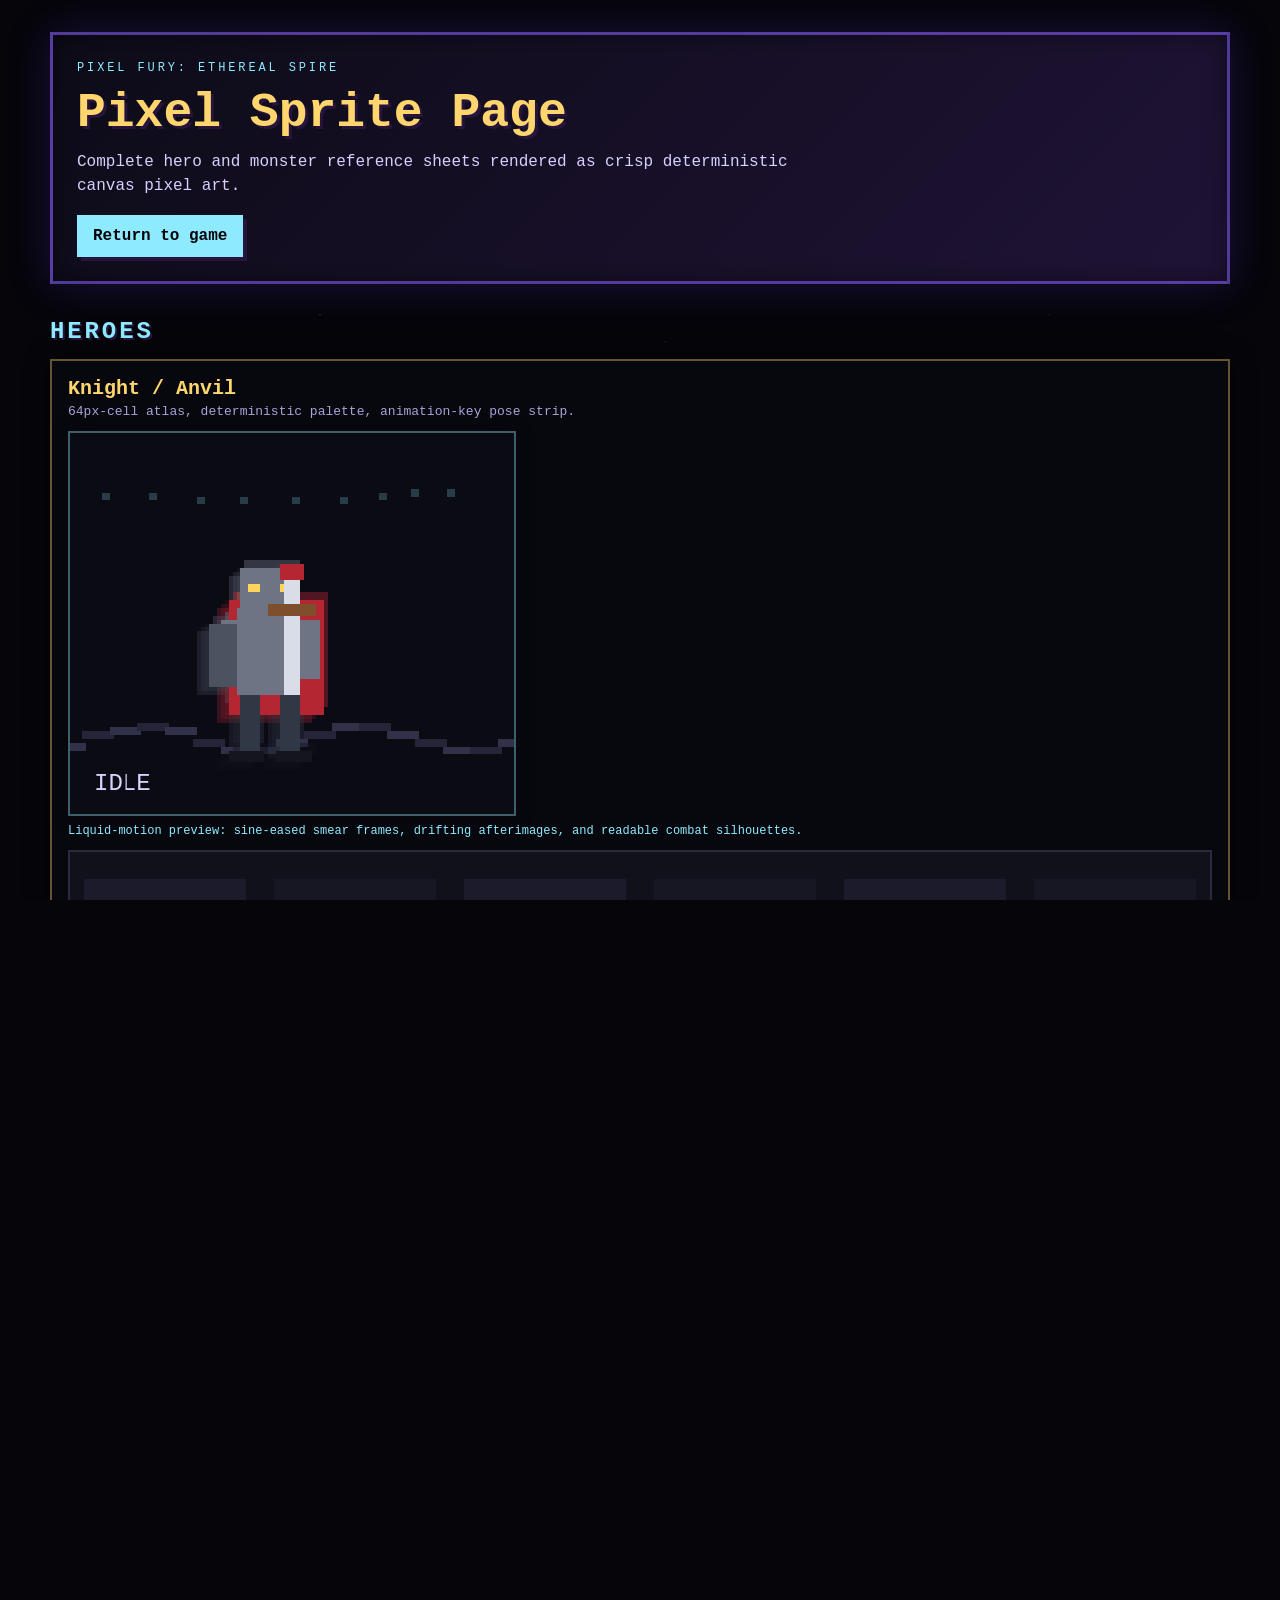
==== sprite-page.html @ c920d7b4 "Add character action database" ====
<!DOCTYPE html>
<html lang="en">
<head>
<meta charset="UTF-8">
<meta name="viewport" content="width=device-width, initial-scale=1.0">
<title>PIXEL FURY Sprite Page</title>
<link rel="stylesheet" href="css/style.css">
</head>
<body class="sprite-page-body">
<main class="sprite-atlas-shell" aria-labelledby="sprite-page-title">
  <header class="sprite-atlas-header">
    <p class="eyebrow">PIXEL FURY: ETHEREAL SPIRE</p>
    <h1 id="sprite-page-title">Pixel Sprite Page</h1>
    <p>Complete hero and monster reference sheets rendered as crisp deterministic canvas pixel art.</p>
    <a class="sprite-home-link" href="index.html">Return to game</a>
  </header>
  <section id="sprite-atlas-grid" class="sprite-atlas-grid" aria-live="polite"></section>
</main>
<script src="js/sprite-page.js"></script>
</body>
</html>
---- css/style.css ----
/* ============================================================
   PIXEL FURY: ETHEREAL SPIRE — Cinematic Arcade Cabinet CSS
   ============================================================ */

/* --- Reset & Base ----------------------------------------- */
*, *::before, *::after {
  margin: 0;
  padding: 0;
  box-sizing: border-box;
}

html, body {
  width: 100%;
  height: 100%;
  overflow: hidden;
  background: #05050a;
  font-family: 'Courier New', monospace;
  /* Pixel-perfect everywhere */
  image-rendering: pixelated;
  image-rendering: crisp-edges;
  /* Disable text selection */
  user-select: none;
  -webkit-user-select: none;
  -moz-user-select: none;
  -ms-user-select: none;
  /* Hide cursor during gameplay */
  cursor: none;
}

/* --- Ambient Starfield Background ------------------------ */
body::before {
  content: '';
  position: fixed;
  inset: 0;
  z-index: 0;
  background:
    radial-gradient(1px 1px at 10% 15%, rgba(180, 160, 255, 0.6), transparent),
    radial-gradient(1px 1px at 25% 35%, rgba(180, 160, 255, 0.4), transparent),
    radial-gradient(1px 1px at 40% 10%, rgba(180, 160, 255, 0.5), transparent),
    radial-gradient(1px 1px at 55% 45%, rgba(180, 160, 255, 0.3), transparent),
    radial-gradient(1px 1px at 70% 20%, rgba(180, 160, 255, 0.5), transparent),
    radial-gradient(1px 1px at 85% 40%, rgba(180, 160, 255, 0.4), transparent),
    radial-gradient(1px 1px at 15% 55%, rgba(180, 160, 255, 0.3), transparent),
    radial-gradient(1px 1px at 30% 70%, rgba(180, 160, 255, 0.5), transparent),
    radial-gradient(1px 1px at 50% 60%, rgba(180, 160, 255, 0.4), transparent),
    radial-gradient(1px 1px at 65% 75%, rgba(180, 160, 255, 0.3), transparent),
    radial-gradient(1px 1px at 80% 55%, rgba(180, 160, 255, 0.5), transparent),
    radial-gradient(1px 1px at 90% 70%, rgba(180, 160, 255, 0.4), transparent),
    radial-gradient(1px 1px at 20% 85%, rgba(180, 160, 255, 0.3), transparent),
    radial-gradient(1px 1px at 45% 80%, rgba(180, 160, 255, 0.5), transparent),
    radial-gradient(1px 1px at 75% 90%, rgba(180, 160, 255, 0.3), transparent),
    radial-gradient(1px 1px at 5% 25%, rgba(120, 140, 255, 0.3), transparent),
    radial-gradient(1px 1px at 95% 15%, rgba(120, 140, 255, 0.4), transparent),
    radial-gradient(1px 1px at 60% 90%, rgba(120, 140, 255, 0.3), transparent),
    radial-gradient(1.5px 1.5px at 35% 5%, rgba(200, 180, 255, 0.6), transparent),
    radial-gradient(1.5px 1.5px at 88% 85%, rgba(200, 180, 255, 0.5), transparent);
  animation: star-twinkle 4s ease-in-out infinite alternate;
}

@keyframes star-twinkle {
  0% { opacity: 0.6; }
  100% { opacity: 1; }
}

/* Secondary star layer — slower drift */
body::after {
  content: '';
  position: fixed;
  inset: 0;
  z-index: 0;
  background:
    radial-gradient(1px 1px at 8% 12%, rgba(140, 120, 220, 0.5), transparent),
    radial-gradient(1px 1px at 22% 28%, rgba(140, 120, 220, 0.3), transparent),
    radial-gradient(1px 1px at 38% 8%, rgba(140, 120, 220, 0.4), transparent),
    radial-gradient(1px 1px at 52% 38%, rgba(140, 120, 220, 0.3), transparent),
    radial-gradient(1px 1px at 68% 18%, rgba(140, 120, 220, 0.5), transparent),
    radial-gradient(1px 1px at 82% 35%, rgba(140, 120, 220, 0.3), transparent),
    radial-gradient(1px 1px at 12% 58%, rgba(140, 120, 220, 0.4), transparent),
    radial-gradient(1px 1px at 28% 72%, rgba(140, 120, 220, 0.3), transparent),
    radial-gradient(1px 1px at 48% 55%, rgba(140, 120, 220, 0.5), transparent),
    radial-gradient(1px 1px at 72% 68%, rgba(140, 120, 220, 0.3), transparent),
    radial-gradient(1px 1px at 18% 88%, rgba(140, 120, 220, 0.4), transparent),
    radial-gradient(1px 1px at 42% 82%, rgba(140, 120, 220, 0.3), transparent),
    radial-gradient(1px 1px at 78% 92%, rgba(140, 120, 220, 0.4), transparent),
    radial-gradient(1px 1px at 92% 10%, rgba(100, 100, 200, 0.3), transparent);
  animation: star-drift 8s ease-in-out infinite alternate;
}

@keyframes star-drift {
  0% { opacity: 0.3; transform: translateY(0); }
  100% { opacity: 0.5; transform: translateY(-4px); }
}

/* --- Layout ---------------------------------------------- */
body {
  display: flex;
  justify-content: center;
  align-items: center;
  min-height: 100vh;
  position: relative;
  z-index: 1;
}

/* --- Game Container -------------------------------------- */
#game-container {
  position: relative;
  z-index: 2;
  width: 960px;
  height: 540px;
  /* Pixel-perfect */
  image-rendering: pixelated;
  image-rendering: crisp-edges;
  /* Glowing border — subtle purple pulse */
  border: 3px solid rgba(120, 60, 220, 0.5);
  border-radius: 2px;
  box-shadow:
    0 0 20px rgba(100, 40, 200, 0.25),
    0 0 60px rgba(80, 20, 180, 0.15),
    0 0 100px rgba(60, 10, 160, 0.08),
    inset 0 0 30px rgba(0, 0, 0, 0.4);
  animation: border-glow 3s ease-in-out infinite;
  transition: border-color 0.4s ease, box-shadow 0.4s ease;
}

/* --- Glowing Border Pulse -------------------------------- */
@keyframes border-glow {
  0%, 100% {
    border-color: rgba(120, 60, 220, 0.45);
    box-shadow:
      0 0 20px rgba(100, 40, 200, 0.25),
      0 0 60px rgba(80, 20, 180, 0.15),
      0 0 100px rgba(60, 10, 160, 0.08),
      inset 0 0 30px rgba(0, 0, 0, 0.4);
  }
  50% {
    border-color: rgba(150, 80, 240, 0.6);
    box-shadow:
      0 0 30px rgba(120, 60, 220, 0.35),
      0 0 80px rgba(100, 40, 200, 0.2),
      0 0 120px rgba(80, 20, 180, 0.1),
      inset 0 0 30px rgba(0, 0, 0, 0.4);
  }
}

/* --- Boss Fight Border (intensified, redder, faster) ----- */
body.boss-fight #game-container {
  border-color: rgba(220, 40, 40, 0.7);
  animation: boss-border-glow 1s ease-in-out infinite;
  box-shadow:
    0 0 30px rgba(200, 30, 30, 0.4),
    0 0 80px rgba(180, 20, 20, 0.25),
    0 0 140px rgba(140, 10, 10, 0.15),
    inset 0 0 40px rgba(0, 0, 0, 0.5);
}

@keyframes boss-border-glow {
  0%, 100% {
    border-color: rgba(220, 40, 40, 0.6);
    box-shadow:
      0 0 30px rgba(200, 30, 30, 0.35),
      0 0 70px rgba(160, 20, 20, 0.2),
      0 0 120px rgba(120, 10, 10, 0.1),
      inset 0 0 40px rgba(0, 0, 0, 0.5);
  }
  33% {
    border-color: rgba(255, 60, 40, 0.8);
    box-shadow:
      0 0 40px rgba(240, 40, 30, 0.45),
      0 0 100px rgba(200, 30, 20, 0.3),
      0 0 160px rgba(160, 20, 10, 0.15),
      inset 0 0 40px rgba(0, 0, 0, 0.5);
  }
  66% {
    border-color: rgba(200, 30, 50, 0.65);
    box-shadow:
      0 0 25px rgba(180, 30, 40, 0.3),
      0 0 65px rgba(140, 20, 30, 0.18),
      0 0 100px rgba(100, 10, 20, 0.08),
      inset 0 0 40px rgba(0, 0, 0, 0.5);
  }
}

/* --- CRT Scanlines Overlay ------------------------------- */
#game-container::after {
  content: '';
  position: absolute;
  inset: 0;
  z-index: 100;
  pointer-events: none;
  opacity: 0.08;
  background: repeating-linear-gradient(
    to bottom,
    transparent,
    transparent 2px,
    rgba(0, 0, 0, 0.3) 2px,
    rgba(0, 0, 0, 0.3) 4px
  );
}

/* --- Vignette Overlay ------------------------------------ */
#game-container::before {
  content: '';
  position: absolute;
  inset: 0;
  z-index: 99;
  pointer-events: none;
  background: radial-gradient(
    ellipse at center,
    transparent 55%,
    rgba(0, 0, 0, 0.15) 70%,
    rgba(0, 0, 0, 0.35) 85%,
    rgba(0, 0, 0, 0.55) 100%
  );
  transition: background 0.5s ease;
}

/* --- Low HP Vignette (red intensifies) ------------------- */
body.low-hp #game-container::before {
  background: radial-gradient(
    ellipse at center,
    transparent 50%,
    rgba(180, 0, 0, 0.15) 65%,
    rgba(140, 0, 0, 0.3) 80%,
    rgba(100, 0, 0, 0.45) 92%,
    rgba(60, 0, 0, 0.6) 100%
  );
  animation: low-hp-pulse 0.8s ease-in-out infinite;
}

@keyframes low-hp-pulse {
  0%, 100% { opacity: 0.85; }
  50% { opacity: 1; }
}

/* --- Boss Low HP — bar cracks, container flashes red --- */
body.boss-critical #game-container {
  border-color: rgba(255, 20, 20, 0.75);
  animation: boss-critical-flash 0.5s ease-in-out infinite;
  box-shadow:
    0 0 40px rgba(255, 20, 0, 0.4),
    0 0 90px rgba(220, 10, 0, 0.3),
    0 0 150px rgba(180, 0, 0, 0.2),
    inset 0 0 50px rgba(255, 0, 0, 0.3);
}

@keyframes boss-critical-flash {
  0%, 100% {
    box-shadow:
      0 0 40px rgba(255, 20, 0, 0.4),
      0 0 90px rgba(220, 10, 0, 0.3),
      0 0 150px rgba(180, 0, 0, 0.2),
      inset 0 0 50px rgba(255, 0, 0, 0.3);
    border-color: rgba(255, 20, 20, 0.7);
  }
  40% {
    box-shadow:
      0 0 60px rgba(255, 30, 0, 0.6),
      0 0 120px rgba(250, 15, 0, 0.45),
      0 0 200px rgba(200, 0, 0, 0.3),
      inset 0 0 70px rgba(255, 0, 0, 0.45);
    border-color: rgba(255, 0, 0, 0.95);
  }
}

/* --- Hitstop Flash Overlay ------------------------------- */
body.hitstop #game-container {
  /* The flash is achieved via a box-shadow flash */
  box-shadow:
    0 0 60px rgba(255, 255, 255, 0.6),
    0 0 120px rgba(255, 255, 255, 0.3),
    0 0 200px rgba(255, 255, 255, 0.15),
    inset 0 0 80px rgba(255, 255, 255, 0.15) !important;
  animation: hitstop-flash 0.08s steps(1) !important;
}

@keyframes hitstop-flash {
  0% {
    box-shadow:
      0 0 80px rgba(255, 255, 255, 0.8),
      0 0 160px rgba(255, 255, 255, 0.4),
      0 0 240px rgba(255, 255, 255, 0.2),
      inset 0 0 100px rgba(255, 255, 255, 0.2);
  }
  100% {
    box-shadow:
      0 0 20px rgba(100, 40, 200, 0.25),
      0 0 60px rgba(80, 20, 180, 0.15),
      0 0 100px rgba(60, 10, 160, 0.08),
      inset 0 0 30px rgba(0, 0, 0, 0.4);
  }
}

/* --- Counter Hit Flash (pink/magenta) -------------------- */
body.counter-hit #game-container {
  animation: counter-flash 0.15s ease-out !important;
}

@keyframes counter-flash {
  0% {
    box-shadow:
      0 0 40px rgba(255, 40, 180, 0.7),
      0 0 100px rgba(255, 20, 160, 0.4),
      0 0 180px rgba(200, 0, 140, 0.2),
      inset 0 0 60px rgba(255, 40, 180, 0.15);
    border-color: rgba(255, 40, 180, 0.8);
  }
  100% {
    box-shadow:
      0 0 20px rgba(100, 40, 200, 0.25),
      0 0 60px rgba(80, 20, 180, 0.15),
      0 0 100px rgba(60, 10, 160, 0.08),
      inset 0 0 30px rgba(0, 0, 0, 0.4);
    border-color: rgba(120, 60, 220, 0.45);
  }
}

/* --- Chromatic Aberration on Hit ------------------------- */
body.chromatic-aberration #game-canvas {
  animation: chromatic-split 0.12s ease-out;
}

@keyframes chromatic-split {
  0% {
    filter:
      drop-shadow(2px 0 0 rgba(255, 0, 0, 0.4))
      drop-shadow(-2px 0 0 rgba(0, 255, 255, 0.4));
  }
  30% {
    filter:
      drop-shadow(3px 0 0 rgba(255, 0, 0, 0.5))
      drop-shadow(-3px 0 0 rgba(0, 255, 255, 0.5));
  }
  100% {
    filter:
      drop-shadow(0 0 0 transparent)
      drop-shadow(0 0 0 transparent);
  }
}

/* --- Screen Shake Enhancement ---------------------------- */
body.screen-shake #game-container {
  animation: container-shake 0.15s ease-out;
}

@keyframes container-shake {
  0%   { transform: translate(3px, 2px); }
  15%  { transform: translate(-3px, -2px); }
  30%  { transform: translate(2px, -3px); }
  45%  { transform: translate(-2px, 3px); }
  60%  { transform: translate(1px, -1px); }
  75%  { transform: translate(-1px, 1px); }
  100% { transform: translate(0, 0); }
}

/* Stronger shake variant */
body.screen-shake-heavy #game-container {
  animation: container-shake-heavy 0.25s ease-out;
}

@keyframes container-shake-heavy {
  0%   { transform: translate(6px, 4px); }
  12%  { transform: translate(-6px, -3px); }
  25%  { transform: translate(4px, -5px); }
  37%  { transform: translate(-5px, 5px); }
  50%  { transform: translate(3px, -2px); }
  62%  { transform: translate(-3px, 3px); }
  75%  { transform: translate(2px, -1px); }
  87%  { transform: translate(-1px, 1px); }
  100% { transform: translate(0, 0); }
}

/* --- Game Canvas ----------------------------------------- */
#game-canvas {
  display: block;
  width: 960px;
  height: 540px;
  image-rendering: pixelated;
  image-rendering: crisp-edges;
  position: relative;
  z-index: 1;
  transition: filter 0.05s ease;
}

/* --- UI Overlay ------------------------------------------ */
#ui-overlay {
  position: absolute;
  top: 0;
  left: 0;
  width: 100%;
  height: 100%;
  z-index: 50;
  pointer-events: none;
}

/* --- Damage Flash (canvas-level overlay) ----------------- */
#damage-flash {
  position: absolute;
  inset: 0;
  z-index: 90;
  pointer-events: none;
  background: transparent;
  transition: background 0.05s ease-out;
}

body.player-damaged #damage-flash {
  background: rgba(255, 0, 0, 0.15);
}

/* ============================================================
   RESPONSIVE / SCALING
   ============================================================ */

@media (max-width: 980px) {
  #game-container {
    width: 100vw;
    height: calc(100vw * 540 / 960);
    max-height: 100vh;
    border-width: 2px;
  }

  #game-canvas {
    width: 100%;
    height: 100%;
  }
}

/* ============================================================
   ARCADE OVERLAY — decorative cabinet frame trim
   ============================================================ */

#game-container .cabinet-trim-top,
#game-container .cabinet-trim-bottom {
  display: none; /* Enable if you want physical arcade trim elements */
  position: absolute;
  left: -20px;
  right: -20px;
  height: 8px;
  z-index: 5;
  background: linear-gradient(
    to bottom,
    rgba(60, 20, 80, 0.8),
    rgba(30, 10, 40, 0.9)
  );
  border-radius: 2px;
}

#game-container .cabinet-trim-top {
  top: -12px;
}

#game-container .cabinet-trim-bottom {
  bottom: -12px;
}

/* ============================================================
   PERFORMANCE HINTS
   ============================================================ */

#game-container,
#game-canvas,
#ui-overlay,
#damage-flash {
  will-change: transform; /* Hint for GPU compositing */
  backface-visibility: hidden;
  -webkit-backface-visibility: hidden;
}

/* ============================================================
   FOCUS / ACCESSIBILITY
   ============================================================ */

#game-container:focus,
#game-container:focus-visible {
  outline: none;
}

/* ============================================================
   DEBUG MODE — disable effects for performance testing
   Add class "no-effects" to body to strip all overlays
   ============================================================ */

body.no-effects #game-container::after,
body.no-effects #game-container::before,
body.no-effects::before,
body.no-effects::after {
  display: none !important;
}

body.no-effects #game-container {
  animation: none !important;
  box-shadow: none !important;
  border: 2px solid #333 !important;
}

body.no-effects #game-canvas {
  filter: none !important;
}

/* --- Sprite Atlas Reference Page ------------------------- */
.sprite-page-body {
  cursor: default;
  overflow: auto;
  align-items: flex-start;
  padding: 32px 18px;
}

.sprite-atlas-shell {
  position: relative;
  z-index: 2;
  width: min(1180px, 100%);
  color: #f4f0ff;
}

.sprite-atlas-header {
  border: 3px solid rgba(135, 96, 255, 0.55);
  background: linear-gradient(135deg, rgba(13, 12, 24, 0.96), rgba(34, 20, 58, 0.94));
  box-shadow: 0 0 40px rgba(100, 60, 220, 0.24), inset 0 0 24px rgba(0, 0, 0, 0.45);
  padding: 24px;
  margin-bottom: 20px;
}

.sprite-atlas-header .eyebrow {
  color: #8eeaff;
  font-size: 12px;
  letter-spacing: 0.24em;
  margin-bottom: 8px;
}

.sprite-atlas-header h1 {
  color: #ffd66d;
  font-size: clamp(28px, 4vw, 48px);
  text-shadow: 3px 3px 0 #26143d;
  margin-bottom: 10px;
}

.sprite-atlas-header p {
  max-width: 760px;
  line-height: 1.55;
  color: #d8d1ff;
}

.sprite-home-link {
  display: inline-block;
  margin-top: 16px;
  padding: 10px 14px;
  border: 2px solid #8eeaff;
  color: #05050a;
  background: #8eeaff;
  text-decoration: none;
  font-weight: 700;
  box-shadow: 4px 4px 0 #26143d;
}

.sprite-atlas-grid {
  display: grid;
  grid-template-columns: 1fr;
  gap: 18px;
}

.sprite-card {
  border: 2px solid rgba(255, 214, 109, 0.38);
  background: rgba(8, 8, 16, 0.92);
  padding: 16px;
  box-shadow: 0 0 24px rgba(0, 0, 0, 0.35);
}

.sprite-card h2 {
  color: #ffd66d;
  font-size: 20px;
  margin-bottom: 4px;
}

.sprite-card p {
  color: #aaa2d8;
  font-size: 13px;
  margin-bottom: 12px;
}

.sprite-sheet-canvas {
  display: block;
  max-width: 100%;
  height: auto;
  border: 2px solid #2b2940;
  background: #11111b;
  image-rendering: pixelated;
  image-rendering: crisp-edges;
}

.sprite-section-title {
  color: #8eeaff;
  font-size: 24px;
  letter-spacing: 0.12em;
  margin: 14px 0 -4px;
  text-transform: uppercase;
  text-shadow: 2px 2px 0 #26143d;
}

.sprite-card h3 {
  color: #ffd66d;
  font-size: 20px;
  margin-bottom: 4px;
}

.sprite-preview-canvas {
  display: block;
  width: 448px;
  max-width: 100%;
  height: auto;
  margin: 10px 0 8px;
  border: 2px solid rgba(142, 234, 255, 0.38);
  background: #0b0b14;
  image-rendering: pixelated;
  image-rendering: crisp-edges;
  box-shadow: inset 0 0 18px rgba(142, 234, 255, 0.08), 0 0 16px rgba(0, 0, 0, 0.35);
}

.sprite-preview-label {
  color: #8eeaff !important;
  font-size: 12px !important;
}
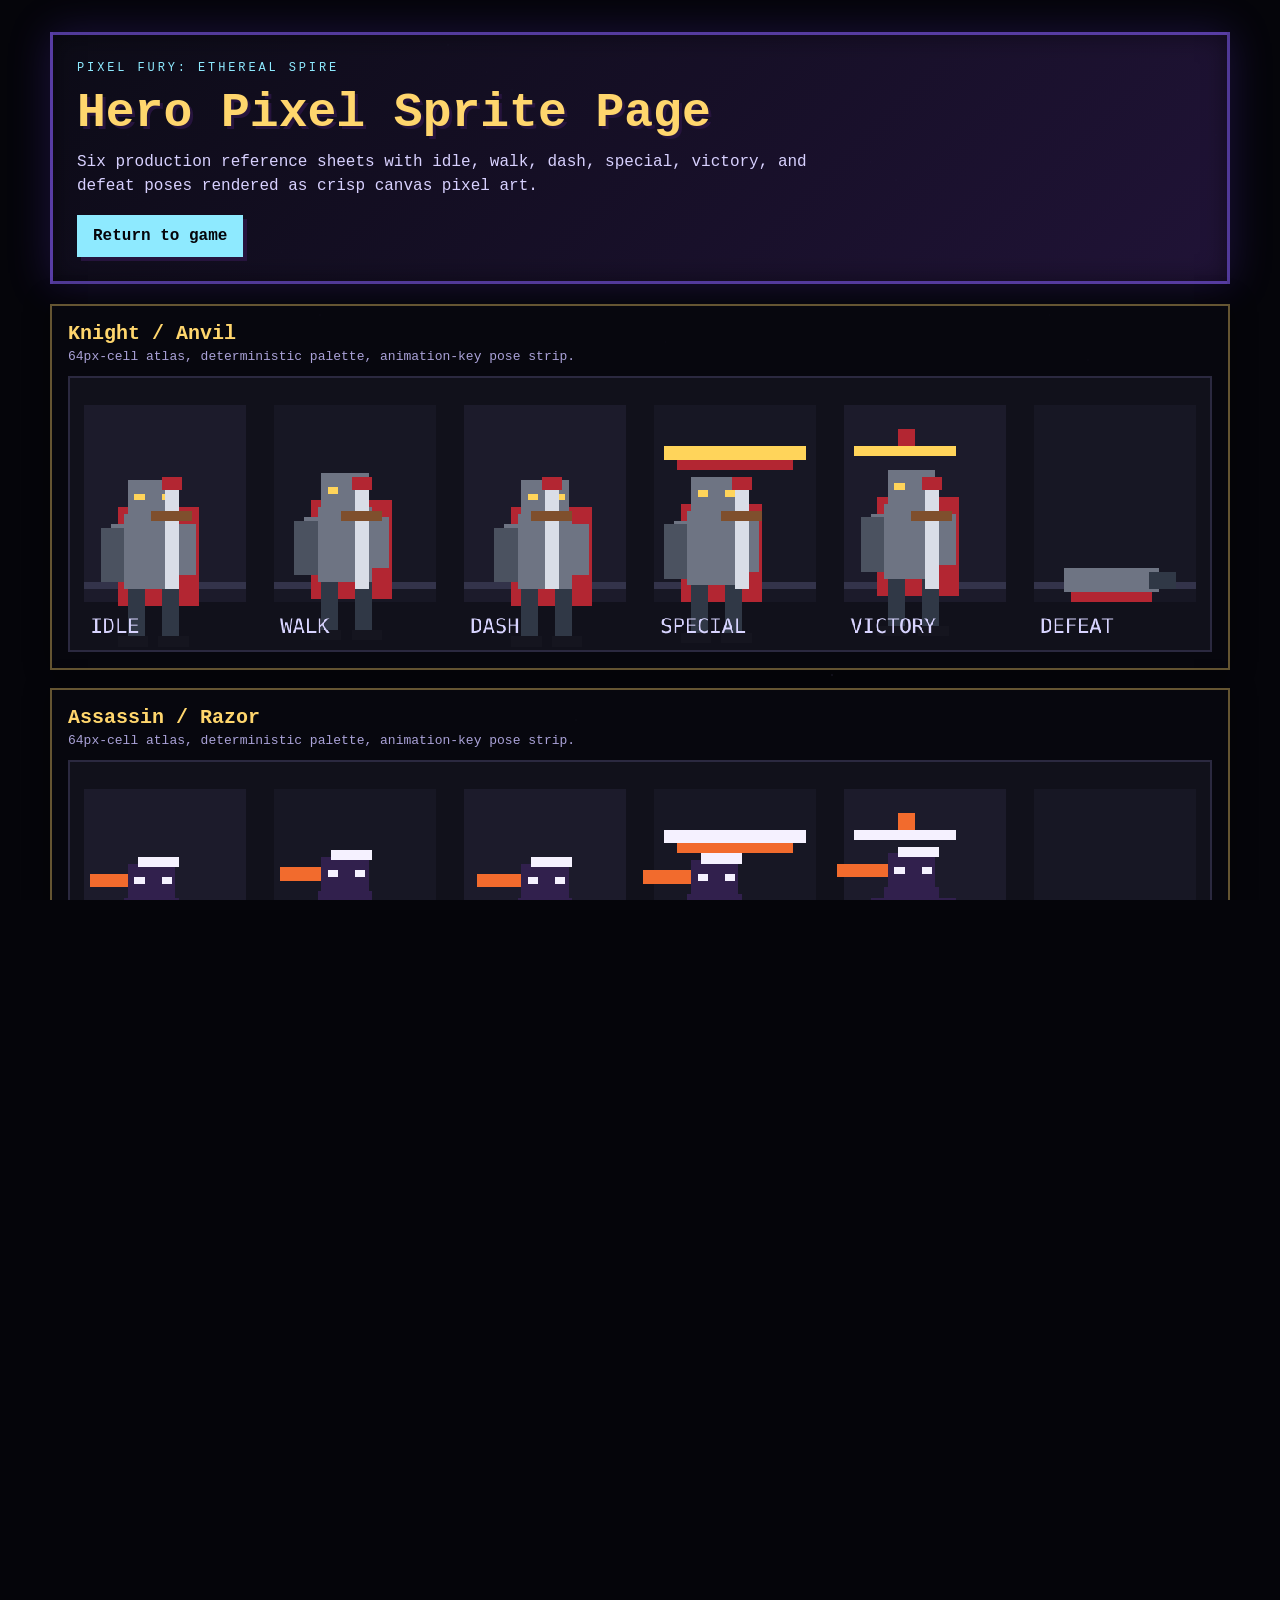
==== commit 983b7d0e: "Add hero pixel sprite page" ====
--- a/sprite-page.html
+++ b/sprite-page.html
@@ -10,8 +10,8 @@
 <main class="sprite-atlas-shell" aria-labelledby="sprite-page-title">
   <header class="sprite-atlas-header">
     <p class="eyebrow">PIXEL FURY: ETHEREAL SPIRE</p>
-    <h1 id="sprite-page-title">Pixel Sprite Page</h1>
-    <p>Complete hero and monster reference sheets rendered as crisp deterministic canvas pixel art.</p>
+    <h1 id="sprite-page-title">Hero Pixel Sprite Page</h1>
+    <p>Six production reference sheets with idle, walk, dash, special, victory, and defeat poses rendered as crisp canvas pixel art.</p>
     <a class="sprite-home-link" href="index.html">Return to game</a>
   </header>
   <section id="sprite-atlas-grid" class="sprite-atlas-grid" aria-live="polite"></section>
--- a/css/style.css
+++ b/css/style.css
@@ -585,36 +585,3 @@
   image-rendering: pixelated;
   image-rendering: crisp-edges;
 }
-
-.sprite-section-title {
-  color: #8eeaff;
-  font-size: 24px;
-  letter-spacing: 0.12em;
-  margin: 14px 0 -4px;
-  text-transform: uppercase;
-  text-shadow: 2px 2px 0 #26143d;
-}
-
-.sprite-card h3 {
-  color: #ffd66d;
-  font-size: 20px;
-  margin-bottom: 4px;
-}
-
-.sprite-preview-canvas {
-  display: block;
-  width: 448px;
-  max-width: 100%;
-  height: auto;
-  margin: 10px 0 8px;
-  border: 2px solid rgba(142, 234, 255, 0.38);
-  background: #0b0b14;
-  image-rendering: pixelated;
-  image-rendering: crisp-edges;
-  box-shadow: inset 0 0 18px rgba(142, 234, 255, 0.08), 0 0 16px rgba(0, 0, 0, 0.35);
-}
-
-.sprite-preview-label {
-  color: #8eeaff !important;
-  font-size: 12px !important;
-}
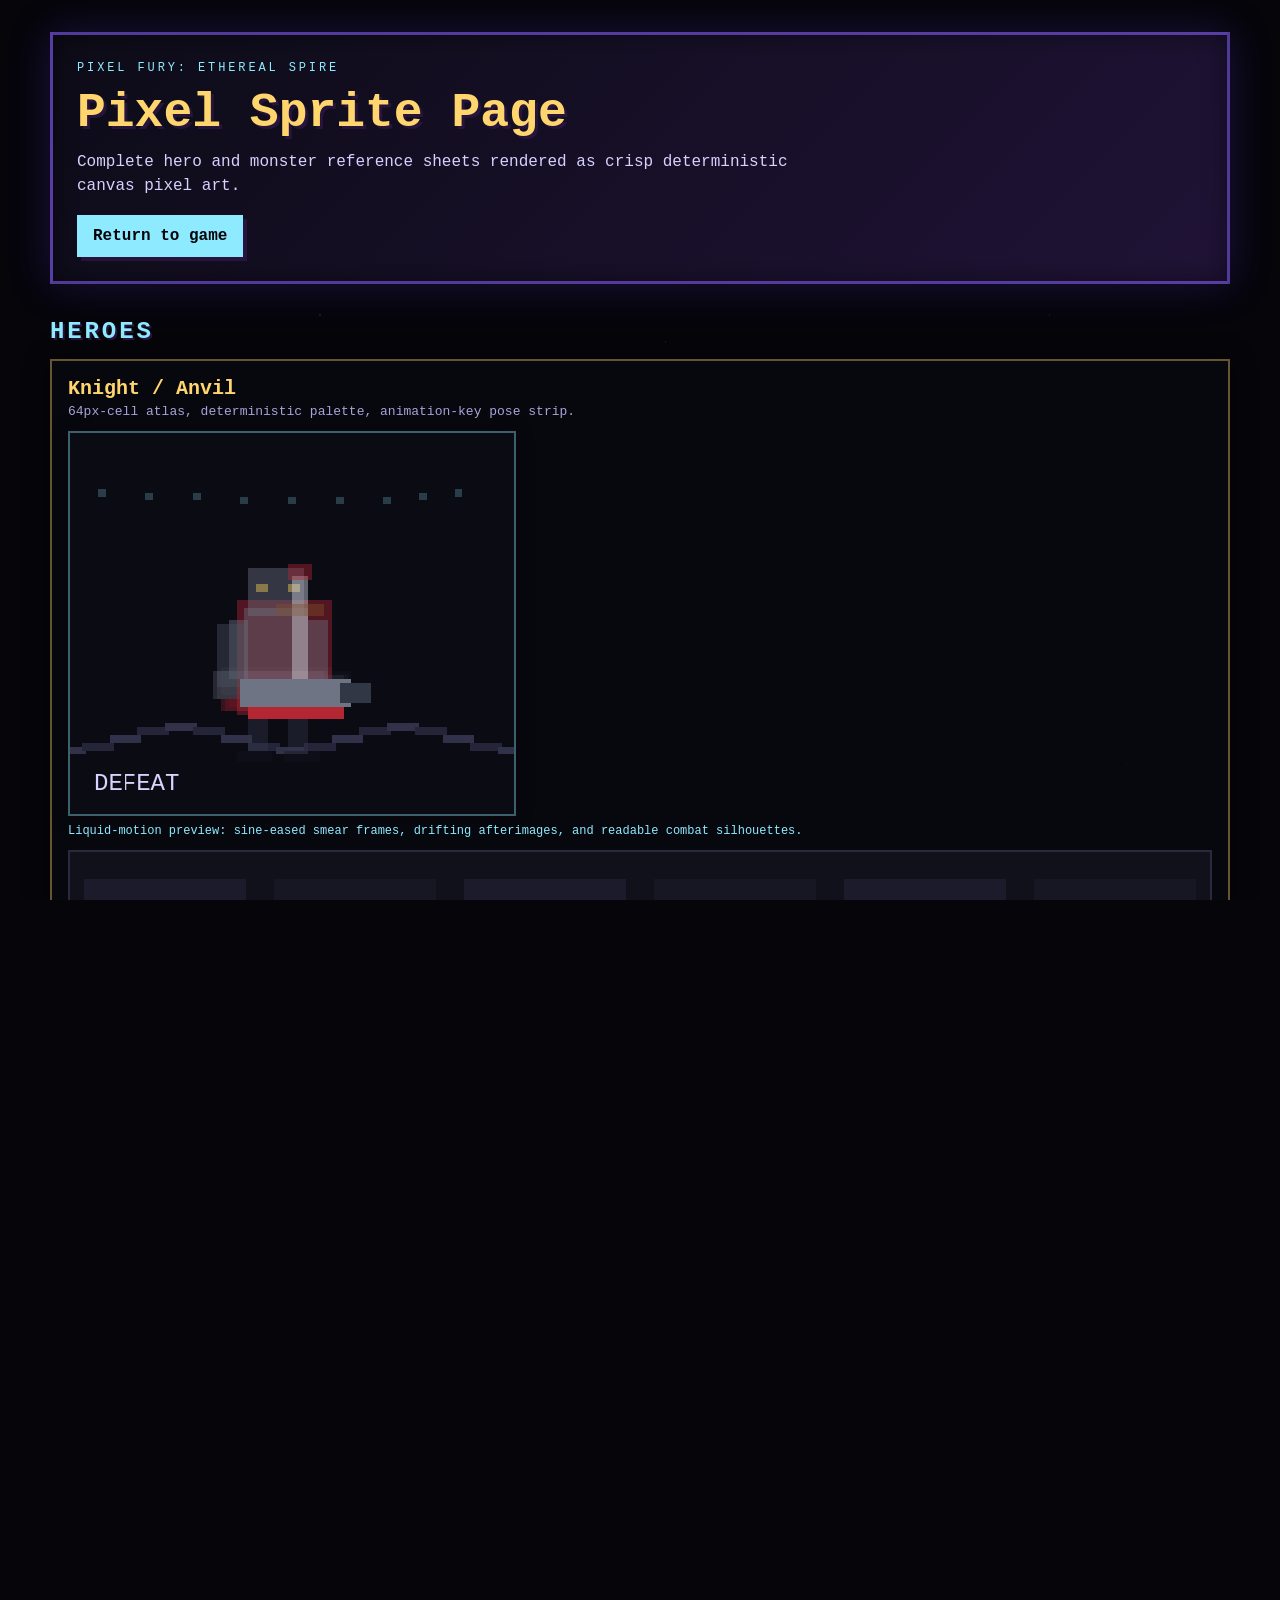
==== commit e2146024: "Initial commit" ====
--- a/sprite-page.html
+++ b/sprite-page.html
@@ -10,8 +10,8 @@
 <main class="sprite-atlas-shell" aria-labelledby="sprite-page-title">
   <header class="sprite-atlas-header">
     <p class="eyebrow">PIXEL FURY: ETHEREAL SPIRE</p>
-    <h1 id="sprite-page-title">Hero Pixel Sprite Page</h1>
-    <p>Six production reference sheets with idle, walk, dash, special, victory, and defeat poses rendered as crisp canvas pixel art.</p>
+    <h1 id="sprite-page-title">Pixel Sprite Page</h1>
+    <p>Complete hero and monster reference sheets rendered as crisp deterministic canvas pixel art.</p>
     <a class="sprite-home-link" href="index.html">Return to game</a>
   </header>
   <section id="sprite-atlas-grid" class="sprite-atlas-grid" aria-live="polite"></section>
--- a/css/style.css
+++ b/css/style.css
@@ -585,3 +585,36 @@
   image-rendering: pixelated;
   image-rendering: crisp-edges;
 }
+
+.sprite-section-title {
+  color: #8eeaff;
+  font-size: 24px;
+  letter-spacing: 0.12em;
+  margin: 14px 0 -4px;
+  text-transform: uppercase;
+  text-shadow: 2px 2px 0 #26143d;
+}
+
+.sprite-card h3 {
+  color: #ffd66d;
+  font-size: 20px;
+  margin-bottom: 4px;
+}
+
+.sprite-preview-canvas {
+  display: block;
+  width: 448px;
+  max-width: 100%;
+  height: auto;
+  margin: 10px 0 8px;
+  border: 2px solid rgba(142, 234, 255, 0.38);
+  background: #0b0b14;
+  image-rendering: pixelated;
+  image-rendering: crisp-edges;
+  box-shadow: inset 0 0 18px rgba(142, 234, 255, 0.08), 0 0 16px rgba(0, 0, 0, 0.35);
+}
+
+.sprite-preview-label {
+  color: #8eeaff !important;
+  font-size: 12px !important;
+}
